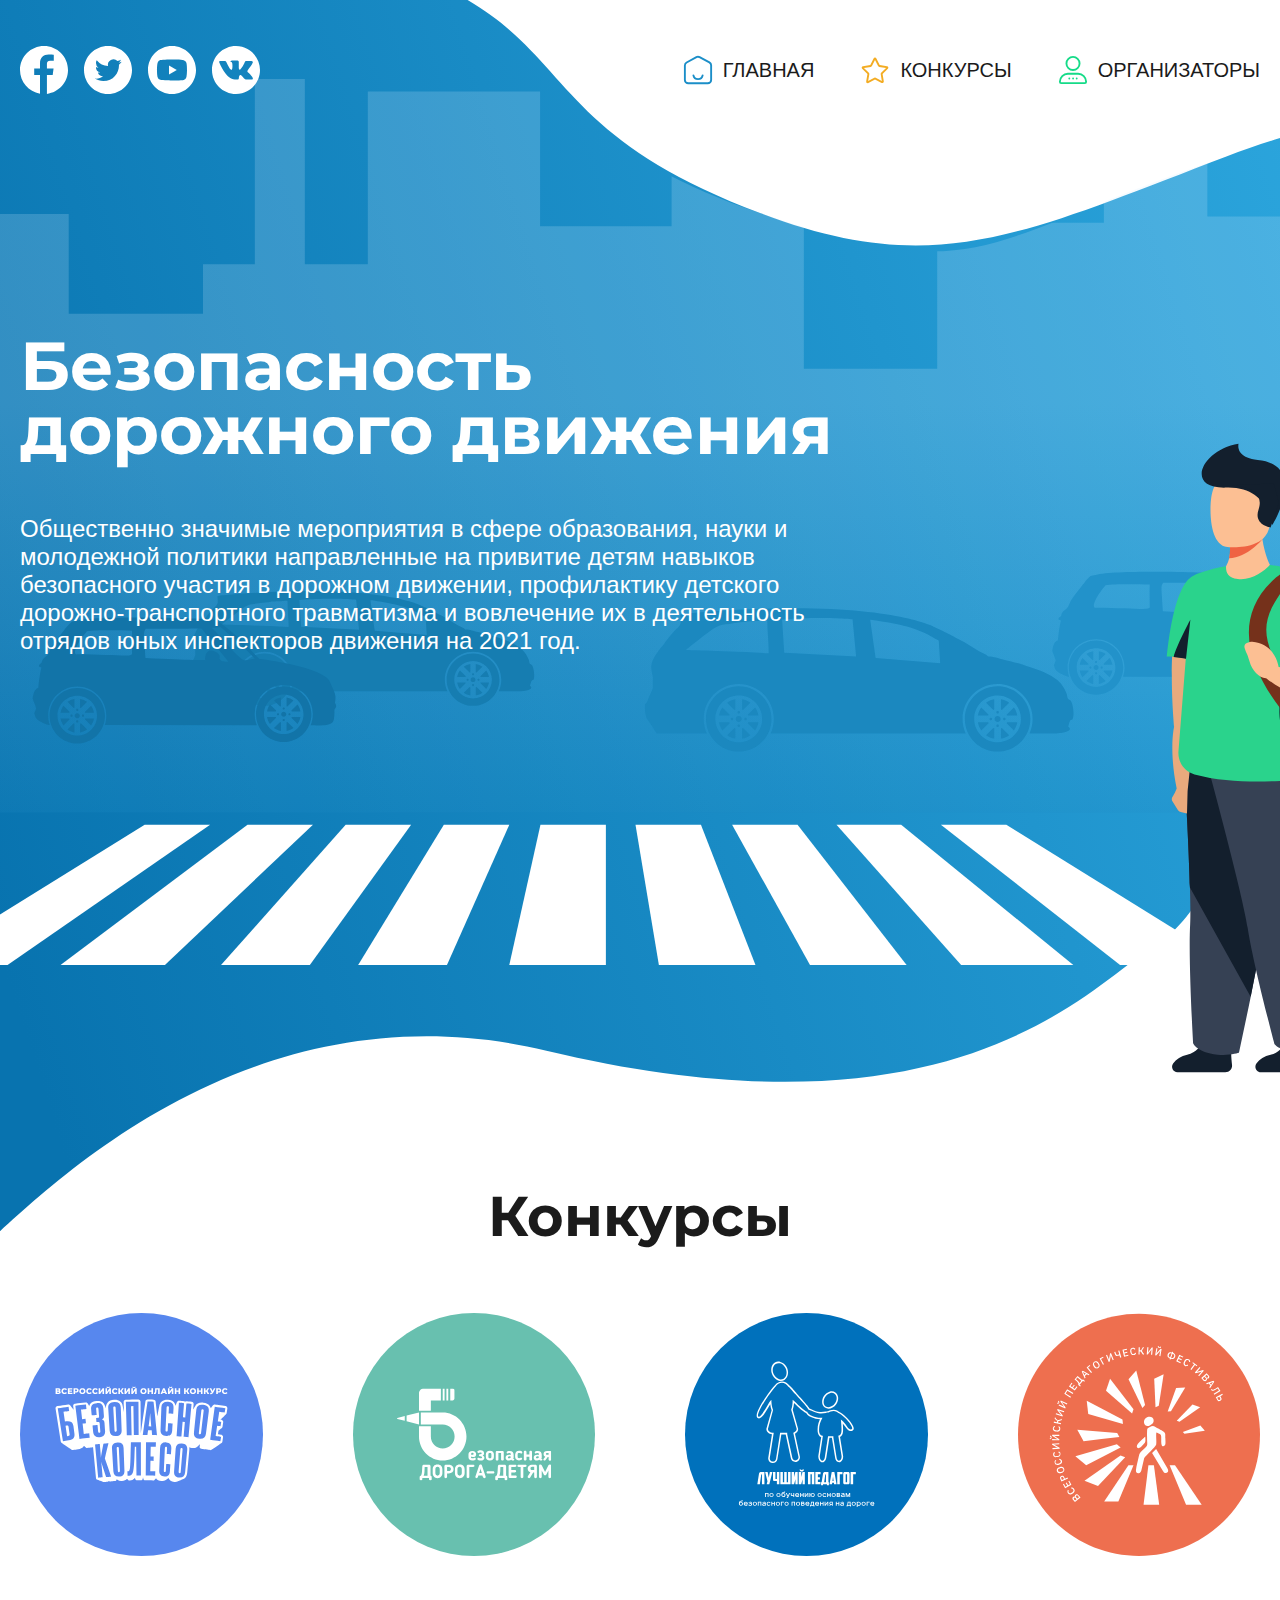
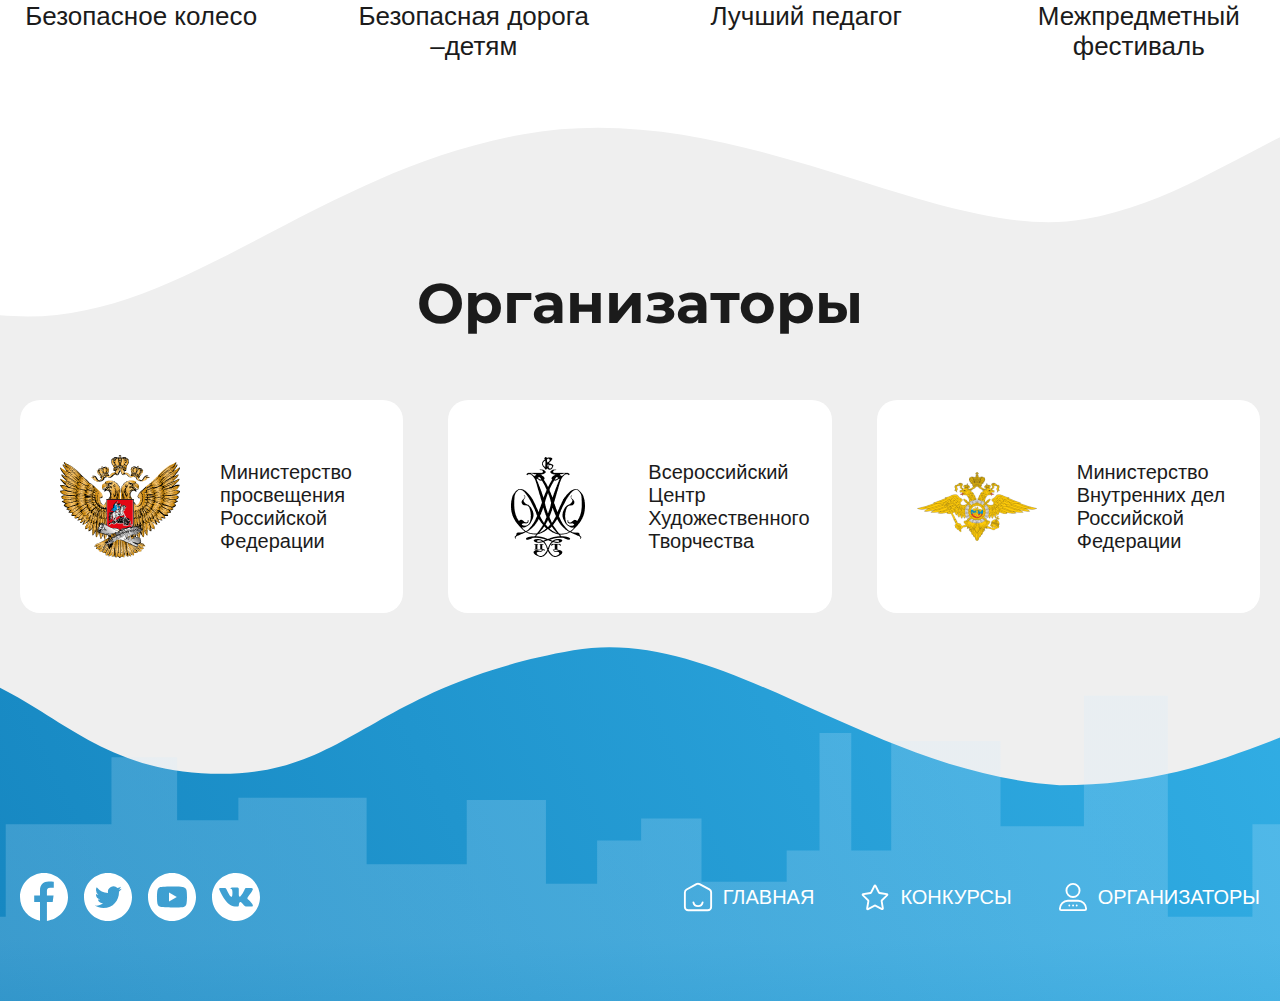
==== index.html @ ade0d427 "add dekstop" ====
<!DOCTYPE html>
<html class="no-js" lang="ru">
  <head>
    <meta charset="utf-8">
    <meta name="viewport" content="width=device-width, initial-scale=1.0, maximum-scale=1.0">
    <meta name="format-detection" content="telephone=no">
    <title> :: Frontend pack</title>
    <!--
    link(rel="apple-touch-icon" sizes="180x180" href="assets/apple-touch-icon.png")
    link(rel="icon" type="image/png" sizes="32x32" href="assets/favicon-32x32.png")
    link(rel="icon" type="image/png" sizes="16x16" href="assets/favicon-16x16.png")
    link(rel="manifest" href="assets/site.webmanifest")
    link(rel="mask-icon" href="assets/safari-pinned-tab.svg" color="#ffffff")
    link(rel="shortcut icon" href="assets/favicon.ico")
    meta(name="msapplication-TileColor" content="#ffffff")
    meta(name="msapplication-config" content="assets/browserconfig.xml")
    meta(name="theme-color" content="#ffffff")
    
    -->
    <meta name="description" content="Description">
    <meta property="og:url" content="https://">
    <meta property="og:type" content="website">
    <meta property="og:title" content="title">
    <meta property="twitter:title" content="title">
    <meta property="og:description" content="description">
    <meta property="twitter:description" content="description">
    <meta property="og:image" content="assets/share.png">
    <link href="https://fonts.googleapis.com/css2?family=Montserrat:wght@700&amp;family=Roboto:wght@400;500&amp;display=swap" rel="stylesheet">
    <link rel="stylesheet" href="./assets/css/common.css">
    <script src="https://polyfill.io/v3/polyfill.min.js?features=default"></script>
    <script src="https://api-maps.yandex.ru/2.1/?apikey=1cfce894-81e9-424c-b7af-ccc21b4ca1b2&amp;lang=ru_RU" type="text/javascript"></script>
  </head>
  <body class="body">
    <div class="header"> 
      <div class="container --flex --jcsb --aicn">
        <div class="socials"> <a class="socials__link">
                <svg class="svgsprite _fb">
                  <use xlink:href="assets/img/sprites/svgsprites.svg#fb"></use>
                </svg></a><a class="socials__link">
                <svg class="svgsprite _tw">
                  <use xlink:href="assets/img/sprites/svgsprites.svg#tw"></use>
                </svg></a><a class="socials__link">
                <svg class="svgsprite _yt">
                  <use xlink:href="assets/img/sprites/svgsprites.svg#yt"></use>
                </svg></a><a class="socials__link">
                <svg class="svgsprite _vk">
                  <use xlink:href="assets/img/sprites/svgsprites.svg#vk"></use>
                </svg></a></div>
        <nav class="nav"> <a class="nav__link" href="#">
                <svg class="svgsprite _main">
                  <use xlink:href="assets/img/sprites/svgsprites.svg#main"></use>
                </svg>Главная </a><a class="nav__link" href="#">
                <svg class="svgsprite _contest">
                  <use xlink:href="assets/img/sprites/svgsprites.svg#contest"></use>
                </svg>Конкурсы </a><a class="nav__link" href="#">
                <svg class="svgsprite _organization">
                  <use xlink:href="assets/img/sprites/svgsprites.svg#organization"></use>
                </svg>организаторы </a></nav>
      </div>
    </div>
    <div class="content">
      <section class="main">
        <div class="container">
          <h1>Безопасность <br>дорожного движения</h1>
          <p>Общественно значимые мероприятия в сфере образования, науки и молодежной политики направленные на привитие детям навыков безопасного участия в дорожном движении, профилактику детского дорожно-транспортного травматизма и вовлечение их в деятельность отрядов юных инспекторов движения на 2021 год.</p>
        </div>
      </section>
      <section class="contest">
        <div class="container"> 
          <h2>Конкурсы</h2>
          <div class="contest__list"> 
            <div class="contest__item"> 
              <div class="contest__pic"><img src="./assets/img/contest-1.svg" alt=""></div>
              <div class="contest__text">Безопасное колесо</div>
            </div>
            <div class="contest__item"> 
              <div class="contest__pic"><img src="./assets/img/contest-2.svg" alt=""></div>
              <div class="contest__text">Безопасная дорога –детям</div>
            </div>
            <div class="contest__item"> 
              <div class="contest__pic"><img src="./assets/img/contest-3.svg" alt=""></div>
              <div class="contest__text">Лучший педагог</div>
            </div>
            <div class="contest__item"> 
              <div class="contest__pic"><img src="./assets/img/contest-4.svg" alt=""></div>
              <div class="contest__text">Межпредметный фестиваль</div>
            </div>
          </div>
        </div>
      </section>
      <section class="organization">
        <div class="container"> 
          <h2>Организаторы</h2>
          <div class="organization__list"> 
            <div class="organization__item"> 
              <div class="organization__pic"><img src="./assets/img/o1.png" alt=""></div>
              <div class="organization__text">Министерство просвещения Российской Федерации</div>
            </div>
            <div class="organization__item"> 
              <div class="organization__pic"><img src="./assets/img/o2.png" alt=""></div>
              <div class="organization__text">Всероссийский Центр Художественного Творчества</div>
            </div>
            <div class="organization__item"> 
              <div class="organization__pic"><img src="./assets/img/o3.png" alt=""></div>
              <div class="organization__text">Министерство Внутренних дел Российской Федерации</div>
            </div>
          </div>
          <div class="footer --flex --jcsb --aicn">
            <div class="socials"> <a class="socials__link">
                    <svg class="svgsprite _fb">
                      <use xlink:href="assets/img/sprites/svgsprites.svg#fb"></use>
                    </svg></a><a class="socials__link">
                    <svg class="svgsprite _tw">
                      <use xlink:href="assets/img/sprites/svgsprites.svg#tw"></use>
                    </svg></a><a class="socials__link">
                    <svg class="svgsprite _yt">
                      <use xlink:href="assets/img/sprites/svgsprites.svg#yt"></use>
                    </svg></a><a class="socials__link">
                    <svg class="svgsprite _vk">
                      <use xlink:href="assets/img/sprites/svgsprites.svg#vk"></use>
                    </svg></a></div>
            <nav class="nav"> <a class="nav__link" href="#">
                    <svg class="svgsprite _main-white">
                      <use xlink:href="assets/img/sprites/svgsprites.svg#main-white"></use>
                    </svg>Главная </a><a class="nav__link" href="#">
                    <svg class="svgsprite _contest-white">
                      <use xlink:href="assets/img/sprites/svgsprites.svg#contest-white"></use>
                    </svg>Конкурсы </a><a class="nav__link" href="#">
                    <svg class="svgsprite _organization-white">
                      <use xlink:href="assets/img/sprites/svgsprites.svg#organization-white"></use>
                    </svg>организаторы </a></nav>
          </div>
        </div>
      </section>
    </div>
    <script src="assets/js/vendors~main.bundle.js"></script>
    <script src="assets/js/main.bundle.js?v=1.2.3"></script>
  </body>
</html>
---- assets/css/common.css ----
@charset "UTF-8";

/* Main Colors */

/* Fonts */

/*container*/

/*styles*/

/* custom-reset.css | 27.08.2018 | https://yurch-html.github.io/dist/custom-reset.html */

*,
*:before,
*:after {
  box-sizing: border-box;
  position: relative;
}

html {
  height: 100%;
}

body {
  display: flex;
  flex-direction: column;
  min-height: 100%;
  margin: 0;
  background-color: #fff;
  line-height: 1;
  text-rendering: optimizeLegibility;
  text-decoration-skip: objects;
  -webkit-text-size-adjust: 100%;
  -webkit-font-smoothing: antialiased;
  -webkit-tap-highlight-color: transparent;
}

:focus {
  outline: none;
}

p,
dd,
dl,
figure,
blockquote {
  margin: 0;
}

blockquote,
q {
  quotes: none;
}

ul,
ol {
  padding: 0;
  margin: 0;
  list-style-type: none;
}

table {
  border-collapse: collapse;
  border-spacing: 0;
}

th {
  font-weight: inherit;
}

h1,
h2,
h3,
h4,
h5,
h6 {
  margin: 0;
  font-size: inherit;
  font-weight: inherit;
}

audio,
video {
  display: block;
}

img {
  display: block;
  border: none;
  max-width: 100%;
}

iframe {
  border: none;
}

pre,
code,
kbd,
samp {
  font-family: monospace, monospace;
  font-size: inherit;
}

a {
  background-color: transparent;
  text-decoration: none;
  color: inherit;
}

abbr {
  border: none;
  text-decoration: none;
}

b,
strong {
  font-weight: inherit;
}

i,
em {
  font-style: inherit;
}

dfn {
  font-style: inherit;
}

mark {
  background-color: transparent;
  color: inherit;
}

small {
  font-size: inherit;
}

sub,
sup {
  position: relative;
  vertical-align: baseline;
  font-size: inherit;
  line-height: 0;
}

sub {
  bottom: -.25em;
}

sup {
  top: -.5em;
}

button,
input,
optgroup,
select,
textarea {
  padding: 0;
  margin: 0;
  border: none;
  border-radius: 0;
  box-shadow: none;
  background-color: transparent;
  font: inherit;
  color: inherit;
  letter-spacing: inherit;
}

button,
input {
  overflow: visible;
}

button,
select {
  text-align: left;
  text-transform: none;
}

button,
[type='button'],
[type='reset'],
[type='submit'] {
  cursor: pointer;
  -webkit-appearance: none;
}

textarea {
  resize: none;
  overflow-y: auto;
  overflow-x: hidden;
}

button::-moz-focus-inner,
[type='button']::-moz-focus-inner,
[type='reset']::-moz-focus-inner,
[type='submit']::-moz-focus-inner {
  border: none;
  padding: 0;
}

button:-moz-focusring,
[type='button']:-moz-focusring,
[type='reset']:-moz-focusring,
[type='submit']:-moz-focusring {
  outline: none;
}

[type='number'] {
  -moz-appearance: textfield;
}

[type='number']::-webkit-inner-spin-button,
[type='number']::-webkit-outer-spin-button {
  height: auto;
  -webkit-appearance: none;
  margin: 0;
}

[type='search']::-webkit-search-decoration {
  -webkit-appearance: none;
}

[type='search'] {
  outline: none;
}

::-webkit-file-upload-button {
  -webkit-appearance: button;
  font: inherit;
}

fieldset {
  padding: 0;
  margin: 0;
  border: none;
}

legend {
  display: block;
  padding: 0;
  white-space: normal;
}

select {
  -webkit-appearance: none;
  -moz-appearance: none;
  appearance: none;
}

select::-ms-expand {
  display: none;
}

::placeholder {
  color: inherit;
  opacity: 1;
  transition: opacity .3s;
}

::-webkit-input-placeholder {
  color: inherit;
  opacity: 1;
  transition: opacity .3s;
}

:-moz-placeholder {
  color: inherit;
  opacity: 1;
  transition: opacity .3s;
}

:-ms-input-placeholder {
  color: inherit;
  opacity: 1;
  transition: opacity .3s;
}

:focus::placeholder {
  opacity: 0;
}

:focus::-webkit-input-placeholder {
  opacity: 0;
}

:focus::-moz-placeholder {
  opacity: 0;
}

:focus:-ms-input-placeholder {
  opacity: 0;
}

svg {
  display: block;
  fill: currentColor;
}

[hidden] {
  display: none;
}

:disabled,
.disabled {
  cursor: not-allowed;
}

::-ms-clear {
  display: none;
}

:-webkit-autofill {
  box-shadow: 0 0 100px #fff inset;
  -webkit-text-fill-color: currentColor;
}

::selection {
  color: #fff;
  background-color: #1D0D0B;
}

.clearfix:after {
  content: '';
  display: block;
  clear: both;
}

.visually-hidden {
  position: absolute;
  z-index: -1;
  width: 0;
  height: 0;
  padding: 0;
  margin: 0;
  border: none;
  overflow: hidden;
}

.cover-pic,
.contain-pic {
  position: absolute;
  top: 0;
  left: 0;
  width: 100%;
  height: 100%;
}

.cover-pic {
  object-fit: cover;
}

.contain-pic {
  object-fit: contain;
}

.footer {
  margin-top: auto;
}

.body {
  background: #fff;
  color: #1B1B1B;
  font-family: "Roboto", sans-serif;
  font-size: 16px;
  letter-spacing: normal;
  line-height: 1.3;
  scroll-behavior: smooth;
}

.body.--frozen {
  overflow: hidden;
}

.container {
  max-width: 1510px;
  padding-left: 20px;
  padding-right: 20px;
  margin: 0 auto;
  position: relative;
  z-index: 50;
  width: 100%;
}

.hidden {
  display: none;
}

.content {
  position: relative;
  z-index: 10;
}

a {
  cursor: pointer;
  color: #1B1B1B;
  text-decoration: none;
}

strong {
  font-weight: bold;
}

::placeholder {
  color: #BDBDBD;
  transition: .4s;
}

:focus::placeholder {
  opacity: 0;
}

::-webkit-scrollbar {
  width: 0px;
  background: transparent;
}

img {
  max-width: 100%;
  display: block;
}

form {
  display: block;
  width: 100%;
}

.link {
  font-weight: 600;
  font-size: 20px;
  line-height: 24px;
  text-decoration: underline;
}

h1,
h2,
h3,
h4,
h5,
h6 {
  font-weight: normal;
}

h1 {
  font-family: "Montserrat", sans-serif;
  font-style: normal;
  font-weight: bold;
  color: #fff;
  max-width: 840px;
  font-size: 68px;
  line-height: 64px;
  margin-bottom: 53px;
}

h2 {
  font-family: "Montserrat", sans-serif;
  font-weight: bold;
  font-size: 56px;
  line-height: 64px;
  margin-bottom: 65px;
  text-align: center;
}

.svgsprite {
  display: inline-block;
  fill: currentColor;
  vertical-align: middle;
}

.svgsprite._contest {
  width: 30px;
  height: 30px;
}

.svgsprite._contest-white {
  width: 30px;
  height: 30px;
}

.svgsprite._fb {
  width: 48px;
  height: 48px;
}

.svgsprite._main {
  width: 30px;
  height: 30px;
}

.svgsprite._main-white {
  width: 30px;
  height: 30px;
}

.svgsprite._organization {
  width: 30px;
  height: 30px;
}

.svgsprite._organization-white {
  width: 30px;
  height: 30px;
}

.svgsprite._tw {
  width: 48px;
  height: 48px;
}

.svgsprite._vk {
  width: 48px;
  height: 48px;
}

.svgsprite._yt {
  width: 48px;
  height: 48px;
}

@font-face {
  font-family: 'Calibri';
  src: url("./fonts/Calibri-Light.woff2") format("woff2"), url("./fonts/Calibri-Light.woff") format("woff");
  font-weight: 300;
  font-style: normal;
  font-display: swap;
}

@font-face {
  font-family: 'Calibri';
  src: url("./fonts/Calibri.woff2") format("woff2"), url("./fonts/Calibri.woff") format("woff");
  font-weight: normal;
  font-style: normal;
  font-display: swap;
}

@font-face {
  font-family: 'Calibri';
  src: url("./fonts/Calibri-Bold.woff2") format("woff2"), url("./fonts/Calibri-Bold.woff") format("woff");
  font-weight: bold;
  font-style: normal;
  font-display: swap;
}

@font-face {
  font-family: 'Roboto';
  src: url("./fonts/Roboto-Medium.woff2") format("woff2"), url("./fonts/Roboto-Medium.woff") format("woff");
  font-weight: 500;
  font-style: normal;
  font-display: swap;
}

@font-face {
  font-family: 'Roboto';
  src: url("./fonts/Roboto-Bold.woff2") format("woff2"), url("./fonts/Roboto-Bold.woff") format("woff");
  font-weight: bold;
  font-style: normal;
  font-display: swap;
}

@font-face {
  font-family: 'Roboto';
  src: url("./fonts/Roboto-Light.woff2") format("woff2"), url("./fonts/Roboto-Light.woff") format("woff");
  font-weight: 300;
  font-style: normal;
  font-display: swap;
}

@font-face {
  font-family: 'Roboto';
  src: url("./fonts/Roboto-Black.woff2") format("woff2"), url("./fonts/Roboto-Black.woff") format("woff");
  font-weight: 900;
  font-style: normal;
  font-display: swap;
}

@font-face {
  font-family: 'Roboto';
  src: url("./fonts/Roboto-Thin.woff2") format("woff2"), url("./fonts/Roboto-Thin.woff") format("woff");
  font-weight: 100;
  font-style: normal;
  font-display: swap;
}

@font-face {
  font-family: 'Roboto';
  src: url("./fonts/Roboto-Regular.woff2") format("woff2"), url("./fonts/Roboto-Regular.woff") format("woff");
  font-weight: normal;
  font-style: normal;
  font-display: swap;
}

.--flex {
  display: flex;
  flex-wrap: wrap;
}

.--jcsb {
  justify-content: space-between;
}

.--jcfe {
  justify-content: flex-end;
}

.--jccn {
  justify-content: center;
}

.--aicn {
  align-items: center;
}

.--aife {
  align-items: flex-end;
}

.btn {
  display: inline-flex;
  justify-content: center;
  align-items: center;
  height: 60px;
  border-radius: 6px;
  transition: .4s;
  text-transform: uppercase;
  font-weight: 600;
  font-size: 20px;
  line-height: 30px;
}

.btn.--enter {
  background-color: #0005A5;
  color: #fff;
  width: 254px;
}

.btn.--blue {
  min-height: 60px;
  height: auto;
  padding: 11px 32px;
  background-color: #0005A5;
  color: #fff;
  line-height: 30px;
  font-weight: 600;
  justify-content: center;
  text-align: center;
  flex-wrap: wrap;
}

.btn.--white {
  border: 2px solid #FFFFFF;
  color: #fff;
}

.btn-center {
  display: flex;
  justify-content: center;
}

/*
Основной контейнер
*/

.content {
  overflow: hidden;
}

.header {
  position: absolute;
  left: 0;
  top: 0;
  padding-top: 46px;
  width: 100%;
}

.socials {
  display: flex;
}

.socials__link {
  margin-right: 16px;
}

.socials__link:last-child {
  margin-right: 0px;
}

.nav {
  display: flex;
}

.nav__link {
  margin-right: 46px;
  display: flex;
  align-items: center;
  font-weight: 500;
  font-size: 20px;
  line-height: 23px;
  text-transform: uppercase;
}

.footer .nav__link {
  color: #fff;
}

.nav__link svg {
  margin-right: 10px;
}

.nav__link:last-child {
  margin-right: 0px;
}

.main {
  padding: 334px 0 550px;
  background: url(../img/main.svg) no-repeat left bottom/1950px auto;
  min-height: 1234px;
}

.main p {
  font-size: 24px;
  line-height: 28px;
  color: #fff;
  max-width: 840px;
}

.contest {
  margin-top: -50px;
}

.contest__list {
  display: flex;
  flex-wrap: wrap;
  margin-right: -90px;
}

.contest__item {
  width: calc(25% - 90px);
  margin-right: 90px;
}

.contest__pic {
  display: flex;
  justify-content: center;
  margin-bottom: 45px;
}

.contest__text {
  font-size: 26px;
  line-height: 30px;
  text-align: center;
}

.organization {
  padding-top: 210px;
  padding-bottom: 80px;
  background: url(../img/organization-bg.svg) no-repeat center bottom/2188px auto;
}

.organization__list {
  display: flex;
  justify-content: space-between;
  margin-bottom: 260px;
}

.organization__item {
  width: calc(33.33% - 30px);
  background-color: #fff;
  height: 213px;
  border-radius: 20px;
  display: flex;
  justify-content: center;
  align-items: center;
  padding-right: 20px;
  padding-left: 40px;
}

.organization__pic {
  margin-right: 40px;
  width: 120px;
}

.organization__text {
  font-size: 20px;
  line-height: 23px;
  width: calc(100% - 160px);
}

@media (min-width: 1950px) {
  .main {
    min-height: 1334px;
    background: url(../img/main.svg) no-repeat right bottom/100% auto;
  }
}

@media (max-width: 768px) {
  .btn {
    font-size: 18px;
    width: 100%;
  }

  .btn span {
    display: none;
  }
}

@media (max-width: 460px) {
  .btn {
    height: 56px;
  }
}
/*# sourceMappingURL=maps/common.css.map */
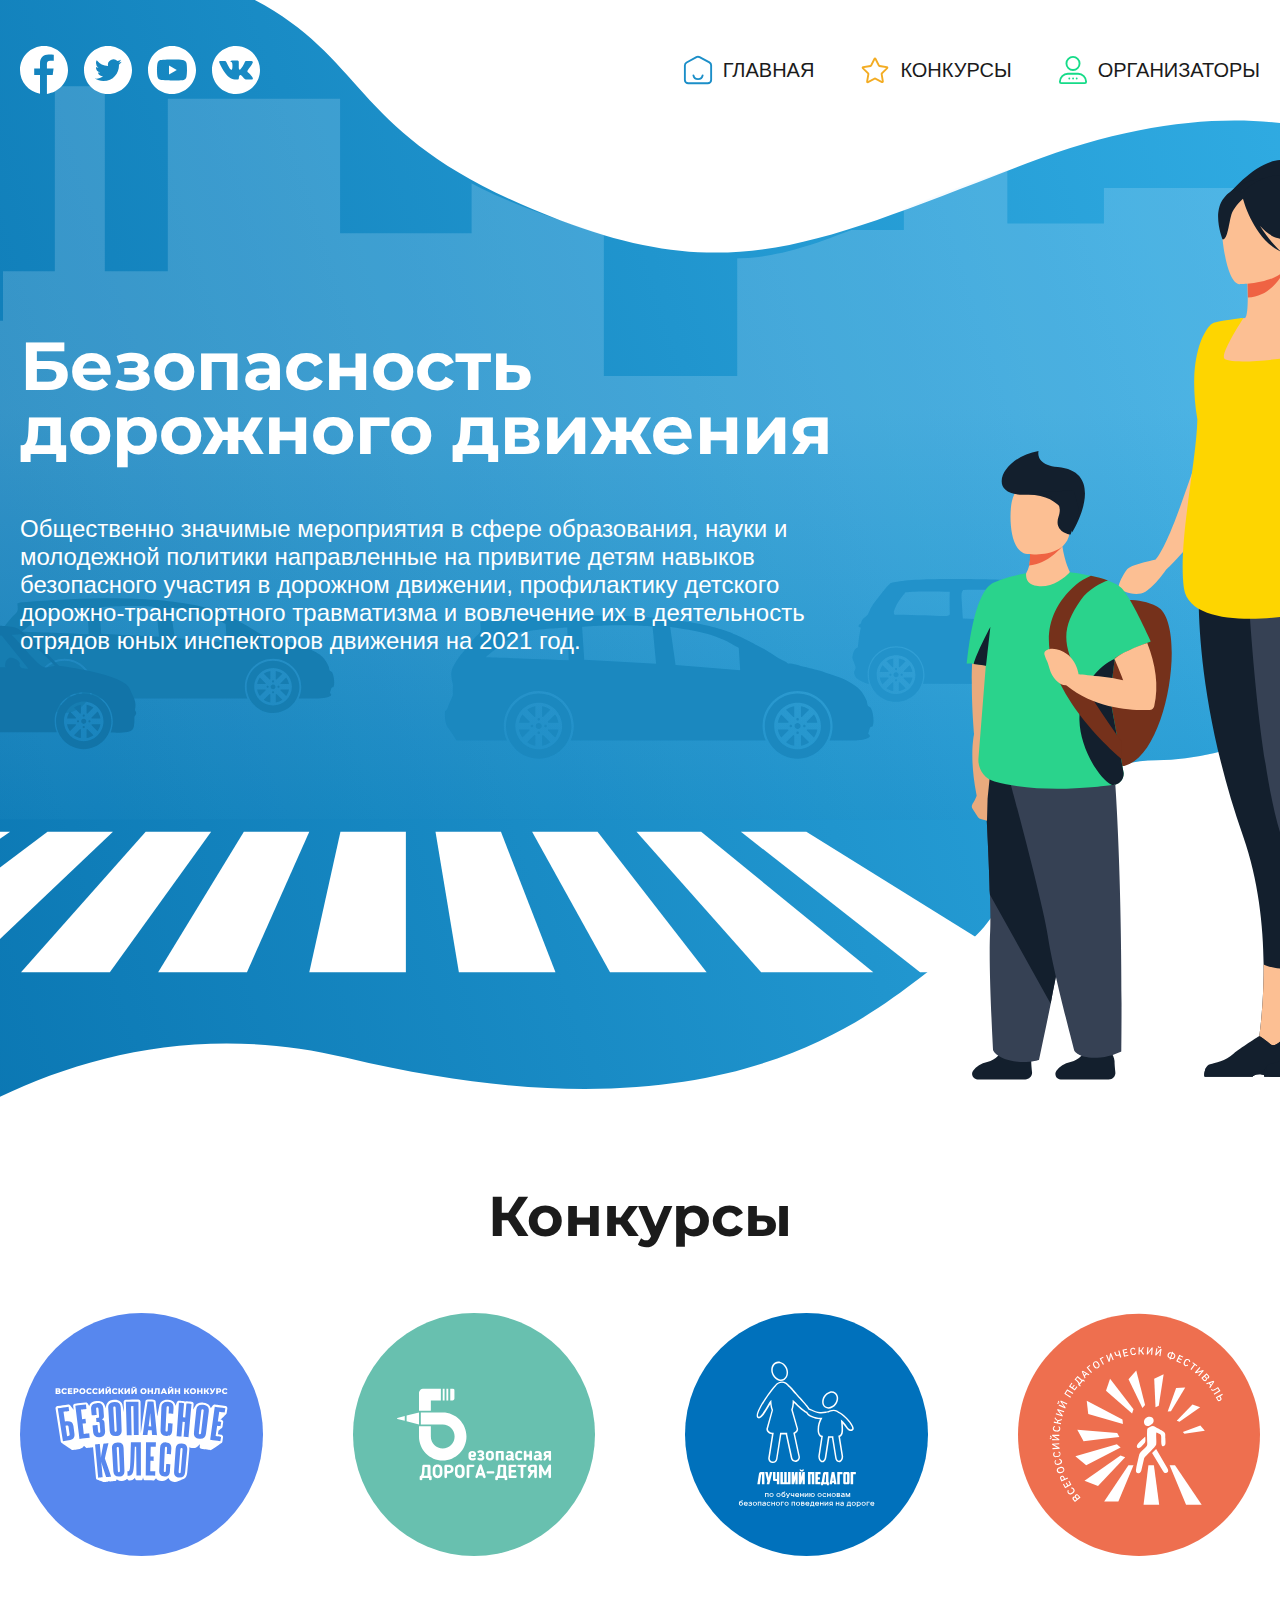
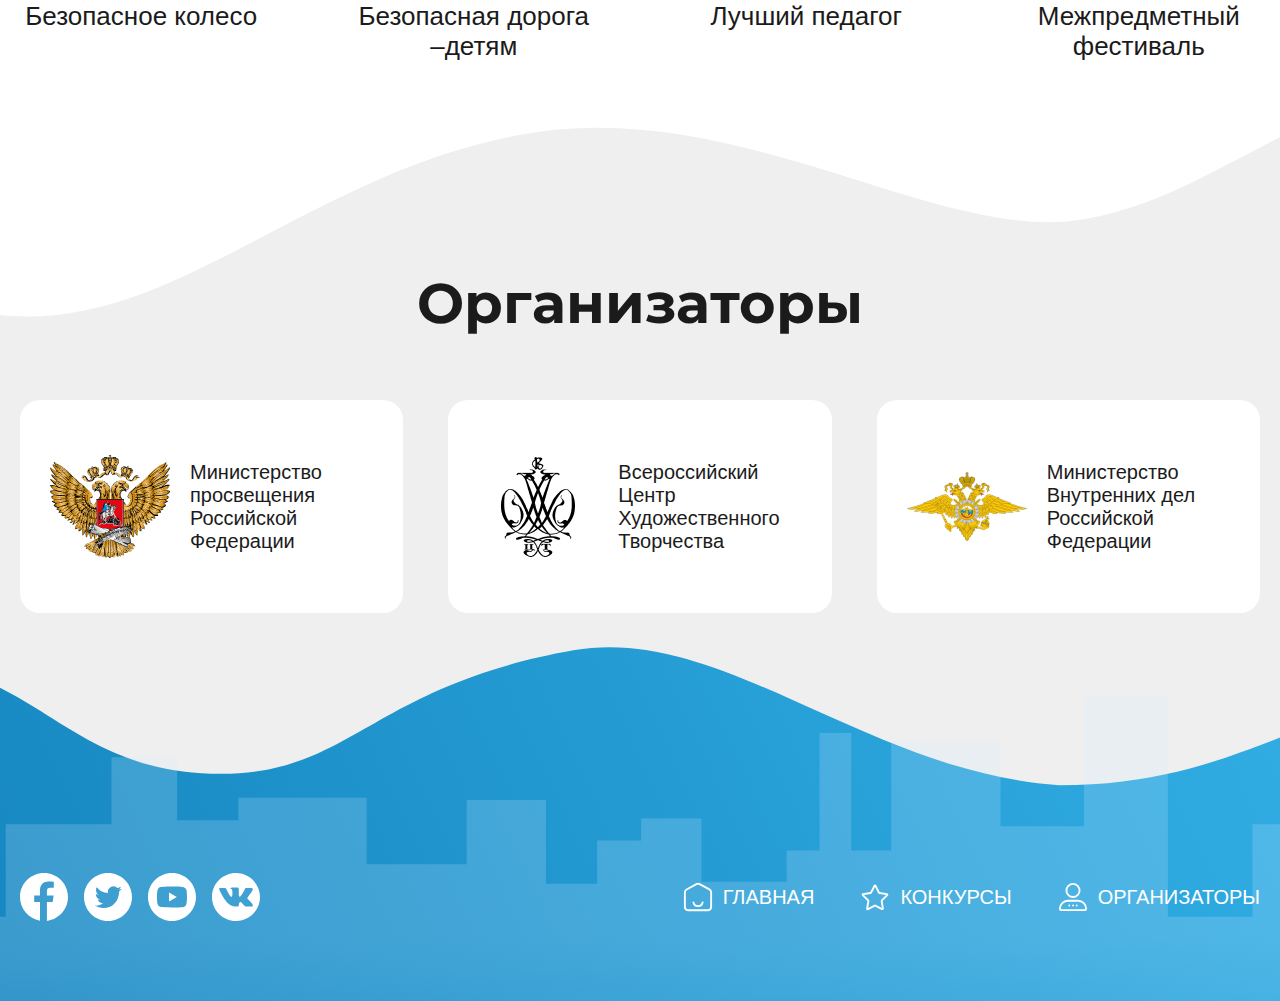
==== commit f40c7674: "add mobile" ====
--- a/index.html
+++ b/index.html
@@ -55,6 +55,45 @@
                 </svg>Конкурсы </a><a class="nav__link" href="#">
                 <svg class="svgsprite _organization">
                   <use xlink:href="assets/img/sprites/svgsprites.svg#organization"></use>
+                </svg>организаторы </a></nav>
+        <div class="burger --open">
+              <svg class="svgsprite _burger">
+                <use xlink:href="assets/img/sprites/svgsprites.svg#burger"></use>
+              </svg>
+        </div>
+      </div>
+    </div>
+    <div class="mobile-menu"> 
+      <div class="container --flex --jcsb --aicn">
+        <div class="socials"> <a class="socials__link">
+                <svg class="svgsprite _fb">
+                  <use xlink:href="assets/img/sprites/svgsprites.svg#fb"></use>
+                </svg></a><a class="socials__link">
+                <svg class="svgsprite _tw">
+                  <use xlink:href="assets/img/sprites/svgsprites.svg#tw"></use>
+                </svg></a><a class="socials__link">
+                <svg class="svgsprite _yt">
+                  <use xlink:href="assets/img/sprites/svgsprites.svg#yt"></use>
+                </svg></a><a class="socials__link">
+                <svg class="svgsprite _vk">
+                  <use xlink:href="assets/img/sprites/svgsprites.svg#vk"></use>
+                </svg></a></div>
+        <div class="burger --close">
+              <svg class="svgsprite _close">
+                <use xlink:href="assets/img/sprites/svgsprites.svg#close"></use>
+              </svg>
+        </div>
+      </div>
+      <div class="container">
+        <nav class="nav"> <a class="nav__link" href="#">
+                <svg class="svgsprite _main-white">
+                  <use xlink:href="assets/img/sprites/svgsprites.svg#main-white"></use>
+                </svg>Главная </a><a class="nav__link" href="#">
+                <svg class="svgsprite _contest-white">
+                  <use xlink:href="assets/img/sprites/svgsprites.svg#contest-white"></use>
+                </svg>Конкурсы </a><a class="nav__link" href="#">
+                <svg class="svgsprite _organization-white">
+                  <use xlink:href="assets/img/sprites/svgsprites.svg#organization-white"></use>
                 </svg>организаторы </a></nav>
       </div>
     </div>
--- a/assets/css/common.css
+++ b/assets/css/common.css
@@ -469,6 +469,16 @@
   vertical-align: middle;
 }
 
+.svgsprite._burger {
+  width: 31px;
+  height: 21px;
+}
+
+.svgsprite._close {
+  width: 47px;
+  height: 47px;
+}
+
 .svgsprite._contest {
   width: 30px;
   height: 30px;
@@ -712,9 +722,31 @@
   margin-right: 0px;
 }
 
+.burger {
+  display: none;
+}
+
+.mobile-menu {
+  display: none;
+  position: fixed;
+  left: 0;
+  top: 0;
+  width: 100%;
+  height: 100%;
+  z-index: 9999;
+}
+
+.mobile-menu.active {
+  display: block;
+}
+
+.mobile-menu .burger {
+  transform: translate(10px);
+}
+
 .main {
   padding: 334px 0 550px;
-  background: url(../img/main.svg) no-repeat left bottom/1950px auto;
+  background: url(../img/main.svg) no-repeat center bottom/1950px auto;
   min-height: 1234px;
 }
 
@@ -794,6 +826,167 @@
   }
 }
 
+@media (max-width: 1400px) {
+  .main {
+    background: url(../img/main.svg) no-repeat center left -200px/1950px auto;
+  }
+
+  .organization__pic {
+    margin-right: 20px;
+  }
+
+  .organization__item {
+    padding-left: 20px;
+  }
+}
+
+@media (max-width: 1200px) {
+  .contest__list {
+    margin-right: 0px;
+    justify-content: space-between;
+  }
+
+  .contest__item {
+    width: calc(50% - 20px);
+    margin-right: 0px;
+    margin-bottom: 36px;
+  }
+
+  .organization__list {
+    display: block;
+    font-size: 0px;
+    flex-wrap: wrap;
+    white-space: nowrap;
+    overflow: auto;
+    width: calc(100% + 40px);
+    margin-left: -20px;
+    padding-left: 20px;
+    padding-right: 20px;
+  }
+
+  .organization__pic {
+    display: flex;
+    justify-content: center;
+    width: 100%;
+  }
+
+  .organization__item {
+    display: inline-block;
+    margin-right: 20px;
+    padding-top: 28px;
+    padding-bottom: 28px;
+    vertical-align: top;
+    width: 354px;
+  }
+
+  .organization__item:last-child {
+    margin-right: 0px;
+  }
+
+  .organization__text {
+    width: 100%;
+    text-align: center;
+    white-space: normal;
+  }
+}
+
+@media (max-width: 980px) {
+  .header {
+    padding-top: 34px;
+  }
+
+  .header .nav {
+    display: none;
+  }
+
+  .burger {
+    display: block;
+  }
+
+  .main {
+    padding-top: 120px;
+    padding-bottom: 460px;
+    min-height: auto;
+    background: url(../img/main-mobile.svg) no-repeat center left/auto 100%;
+  }
+
+  .mobile-menu {
+    background: url(../img/menu-mobile.svg) no-repeat top left -160px/auto 1000px;
+    background-color: #fff;
+    padding-top: 27px;
+  }
+
+  .mobile-menu .nav {
+    width: 100%;
+    flex-wrap: wrap;
+    padding-top: 128px;
+    max-width: 262px;
+    margin: 0 auto;
+  }
+
+  .mobile-menu .nav__link {
+    margin-right: 0px;
+    text-align: center;
+    display: block;
+    width: 100%;
+    margin-bottom: 36px;
+    height: 56px;
+    text-align: left;
+    color: #fff;
+  }
+
+  .socials__link {
+    margin-right: 11px;
+  }
+
+  .socials__link svg.svgsprite {
+    width: 32px;
+    height: 32px;
+  }
+
+  h1 {
+    font-size: 38px;
+    line-height: 46px;
+    max-width: 300px;
+    margin-bottom: 31px;
+  }
+
+  .main p {
+    font-size: 16px;
+    line-height: 19px;
+    max-width: 300px;
+  }
+
+  h2 {
+    font-weight: bold;
+    font-size: 36px;
+    line-height: 44px;
+    margin-bottom: 46px;
+  }
+}
+
+@media (max-width: 800px) {
+  .footer .nav {
+    width: 100%;
+    order: -1;
+    justify-content: center;
+    flex-wrap: wrap;
+  }
+
+  .footer .nav__link {
+    margin-right: 0px;
+    text-align: center;
+    display: block;
+    width: 100%;
+    margin-bottom: 53px;
+  }
+
+  .organization {
+    padding-bottom: 50px;
+    background: url(../img/organization-bg-mobile.svg) no-repeat left -430px bottom/2035px auto;
+  }
+}
+
 @media (max-width: 768px) {
   .btn {
     font-size: 18px;
@@ -805,6 +998,39 @@
   }
 }
 
+@media (max-width: 600px) {
+  .footer .socials {
+    justify-content: center;
+    width: 100%;
+  }
+
+  .organization__item {
+    width: 300px;
+  }
+
+  .contest__pic {
+    margin-bottom: 24px;
+  }
+
+  .contest__pic img {
+    width: 226px;
+  }
+
+  .contest__text {
+    font-size: 24px;
+  }
+
+  .contest__item {
+    width: 100%;
+    margin-right: 0px;
+    margin-bottom: 36px;
+  }
+
+  .main {
+    background: url(../img/main-mobile.svg) no-repeat center left -150px/auto 100%;
+  }
+}
+
 @media (max-width: 460px) {
   .btn {
     height: 56px;
